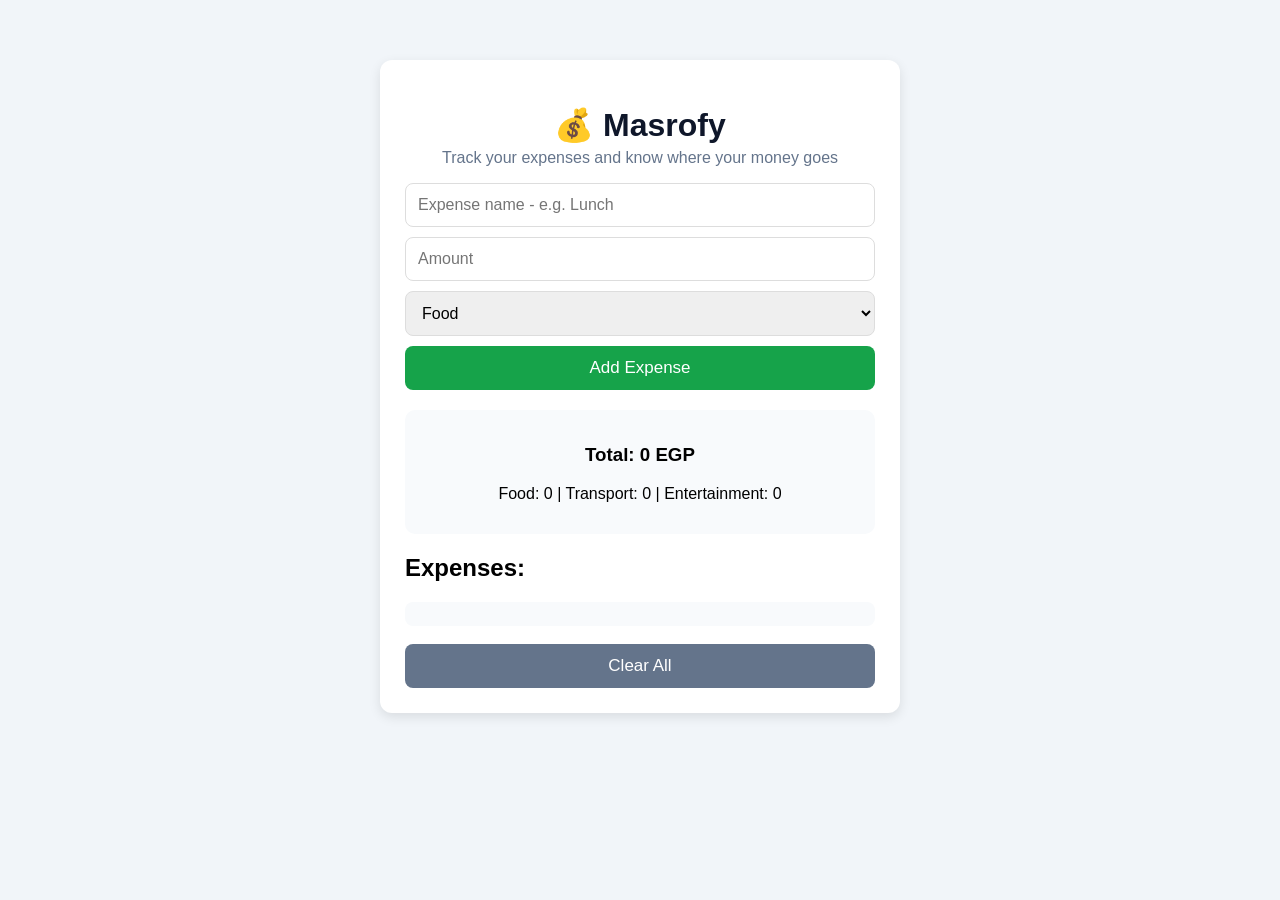
==== index.html @ b6671738 "Add expense tracker app" ====
<!DOCTYPE html>
<html lang="en">
<head>
  <meta charset="UTF-8">
  <meta name="viewport" content="width=device-width, initial-scale=1.0">
  <title>Masrofy - Expense Tracker</title>
  <link rel="stylesheet" href="style.css">
</head>
<body>
  <div class="container">
    <h1>💰 Masrofy</h1>
    <p class="subtitle">Track your expenses and know where your money goes</p>

    <div class="form">
      <input type="text" id="name" placeholder="Expense name - e.g. Lunch">
      <input type="number" id="amount" placeholder="Amount">
      
      <select id="category">
        <option value="Food">Food</option>
        <option value="Transport">Transport</option>
        <option value="Entertainment">Entertainment</option>
        <option value="Other">Other</option>
      </select>

      <button onclick="addExpense()">Add Expense</button>
    </div>

    <div class="summary">
      <h3>Total: <span id="total">0</span> EGP</h3>
      <p>Food: <span id="foodTotal">0</span> | Transport: <span id="transportTotal">0</span> | Entertainment: <span id="entertainmentTotal">0</span></p>
    </div>

    <h2>Expenses:</h2>
    <ul id="list"></ul>
    <button class="clear-btn" onclick="clearAll()">Clear All</button>
  </div>

  <script src="app.js"></script>
</body>
</html>
---- style.css ----
* {
  box-sizing: border-box;
  font-family: Arial, Helvetica, sans-serif;
}

body {
  background: #f1f5f9;
  margin: 0;
  padding: 20px;
}

.container {
  max-width: 520px;
  margin: 40px auto;
  background: white;
  padding: 25px;
  border-radius: 12px;
  box-shadow: 0 4px 12px rgba(0,0,0,0.1);
}

h1 { text-align: center; color: #0f172a; margin-bottom: 5px; }
.subtitle { text-align: center; color: #64748b; margin-top: 0; }

.form {
  display: flex;
  flex-direction: column;
  gap: 10px;
  margin-bottom: 20px;
}

input, select {
  padding: 12px;
  border: 1px solid #ddd;
  border-radius: 8px;
  font-size: 16px;
}

button {
  background: #16a34a;
  color: white;
  border: none;
  padding: 12px;
  border-radius: 8px;
  font-size: 17px;
  cursor: pointer;
}

button:hover { background: #15803d; }

.summary {
  background: #f8fafc;
  padding: 15px;
  border-radius: 10px;
  margin-top: 20px;
  text-align: center;
}

ul { list-style: none; padding: 0; }

#list {
  background: #f8fafc;
  padding: 12px;
  margin-bottom: 8px;
  border-radius: 8px;
  display: flex;
  justify-content: space-between;
  align-items: center;
}

li button {
  background: #ef4444;
  padding: 5px 10px;
  font-size: 14px;
}

.clear-btn {
  background: #64748b;
  width: 100%;
  margin-top: 10px;
}
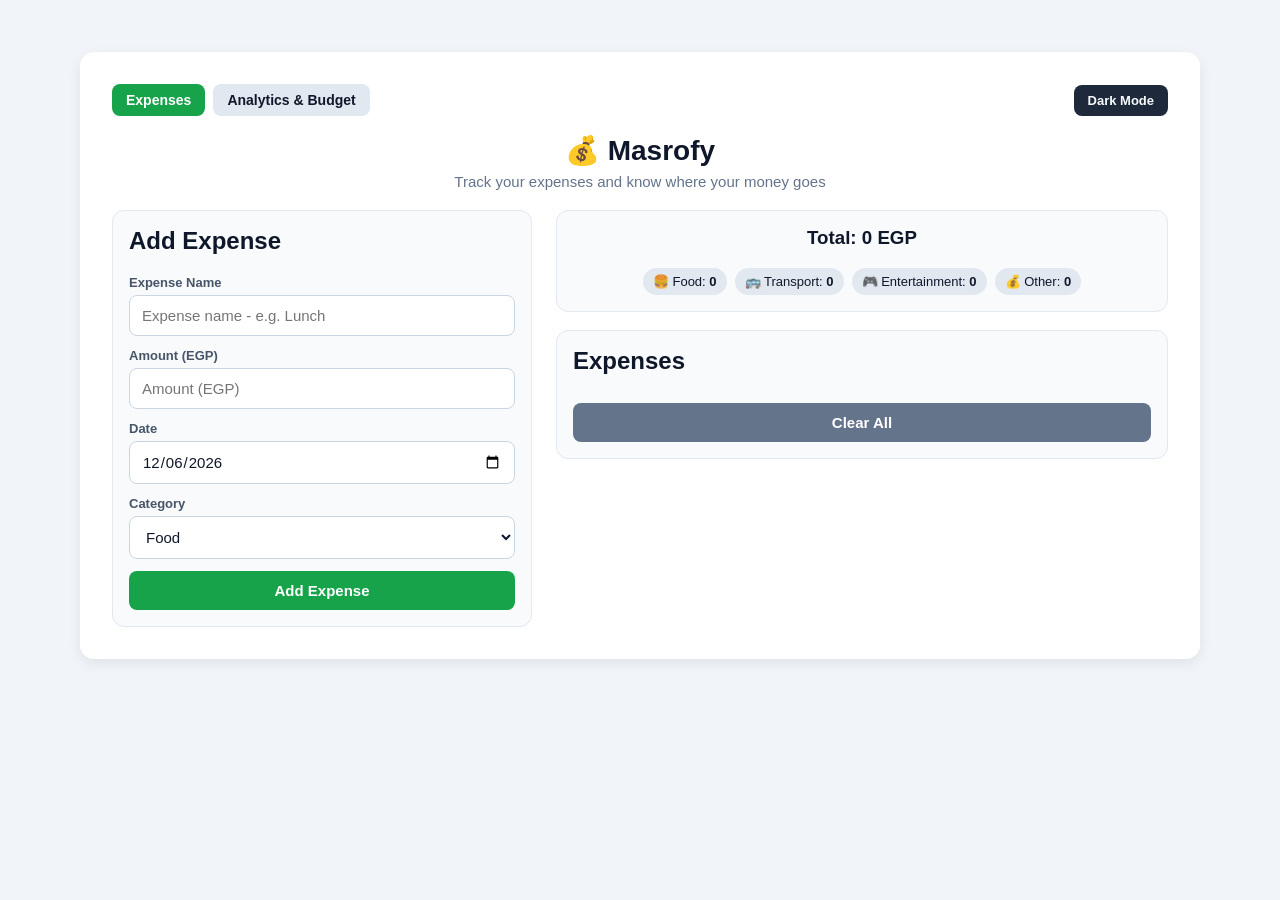
==== commit d1af142e: "Update masrofy: responsive layout, multi-page, analytics, budget limits, and dark mode" ====
--- a/index.html
+++ b/index.html
@@ -3,38 +3,85 @@
 <head>
   <meta charset="UTF-8">
   <meta name="viewport" content="width=device-width, initial-scale=1.0">
-  <title>Masrofy - Expense Tracker</title>
+  <title>Masrofy - Expenses</title>
   <link rel="stylesheet" href="style.css">
 </head>
 <body>
   <div class="container">
-    <h1>💰 Masrofy</h1>
-    <p class="subtitle">Track your expenses and know where your money goes</p>
-
-    <div class="form">
-      <input type="text" id="name" placeholder="Expense name - e.g. Lunch">
-      <input type="number" id="amount" placeholder="Amount">
-      
-      <select id="category">
-        <option value="Food">Food</option>
-        <option value="Transport">Transport</option>
-        <option value="Entertainment">Entertainment</option>
-        <option value="Other">Other</option>
-      </select>
-
-      <button onclick="addExpense()">Add Expense</button>
+    <div class="top-bar">
+      <nav class="nav-links">
+        <a href="index.html" class="active">Expenses</a>
+        <a href="analytics.html">Analytics &amp; Budget</a>
+      </nav>
+      <button id="themeToggle" type="button">Dark Mode</button>
     </div>
 
-    <div class="summary">
-      <h3>Total: <span id="total">0</span> EGP</h3>
-      <p>Food: <span id="foodTotal">0</span> | Transport: <span id="transportTotal">0</span> | Entertainment: <span id="entertainmentTotal">0</span></p>
+    <div class="page-header">
+      <h1>💰 Masrofy</h1>
+      <p class="subtitle">Track your expenses and know where your money goes</p>
     </div>
 
-    <h2>Expenses:</h2>
-    <ul id="list"></ul>
-    <button class="clear-btn" onclick="clearAll()">Clear All</button>
+    <div class="main-grid">
+      <div class="form-card">
+        <h2>Add Expense</h2>
+        <div class="form">
+          <div class="field-group">
+            <label for="name">Expense Name</label>
+            <input type="text" id="name" placeholder="Expense name - e.g. Lunch">
+          </div>
+
+          <div class="field-group">
+            <label for="amount">Amount (EGP)</label>
+            <input type="number" id="amount" placeholder="Amount (EGP)">
+          </div>
+
+          <div class="field-group">
+            <label for="date">Date</label>
+            <input type="date" id="date">
+          </div>
+
+          <div class="field-group">
+            <label for="category">Category</label>
+            <select id="category">
+              <option value="Food">Food</option>
+              <option value="Transport">Transport</option>
+              <option value="Entertainment">Entertainment</option>
+              <option value="Other">Other</option>
+              <option value="custom">+ Add Custom Category...</option>
+            </select>
+          </div>
+
+          <div class="field-group hidden" id="customCategoryGroup">
+            <label for="customCategory">Custom Category</label>
+            <input type="text" id="customCategory" placeholder="Enter new category name (e.g. Study, Health)">
+          </div>
+
+          <button type="button" class="primary-btn" onclick="addExpense()">Add Expense</button>
+        </div>
+      </div>
+
+      <div class="side-panel">
+        <div class="summary">
+          <h3>Total: <span id="total">0</span> EGP</h3>
+          <div class="category-pills">
+            <span class="pill">🍔 Food: <strong id="foodTotal">0</strong></span>
+            <span class="pill">🚌 Transport: <strong id="transportTotal">0</strong></span>
+            <span class="pill">🎮 Entertainment: <strong id="entertainmentTotal">0</strong></span>
+            <span class="pill">💰 Other: <strong id="otherTotal">0</strong></span>
+          </div>
+          <div id="budgetStatus" class="budget-alert hidden"></div>
+        </div>
+
+        <div class="expenses-card">
+          <div class="list-header">
+            <h2>Expenses</h2>
+          </div>
+          <ul id="list"></ul>
+          <button type="button" class="clear-btn" onclick="clearAll()">Clear All</button>
+        </div>
+      </div>
+    </div>
   </div>
-
   <script src="app.js"></script>
 </body>
 </html>
--- a/style.css
+++ b/style.css
@@ -5,76 +5,414 @@
 
 body {
   background: #f1f5f9;
+  color: #0f172a;
   margin: 0;
-  padding: 20px;
+  padding: 16px;
+  transition: background 0.25s ease, color 0.25s ease;
 }
 
 .container {
-  max-width: 520px;
-  margin: 40px auto;
-  background: white;
-  padding: 25px;
+  width: 100%;
+  max-width: 560px;
+  margin: 20px auto;
+  background: #ffffff;
+  padding: 22px;
+  border-radius: 14px;
+  box-shadow: 0 4px 14px rgba(0, 0, 0, 0.08);
+  transition: background 0.25s ease, color 0.25s ease, box-shadow 0.25s ease, max-width 0.25s ease;
+}
+
+.top-bar {
+  display: flex;
+  justify-content: space-between;
+  align-items: center;
+  gap: 10px;
+  flex-wrap: wrap;
+  margin-bottom: 18px;
+}
+
+.nav-links {
+  display: flex;
+  gap: 8px;
+  flex-wrap: wrap;
+}
+
+.nav-links a {
+  text-decoration: none;
+  padding: 8px 14px;
+  border-radius: 8px;
+  background: #e2e8f0;
+  color: #0f172a;
+  font-weight: bold;
+  font-size: 14px;
+}
+
+.nav-links a.active {
+  background: #16a34a;
+  color: #ffffff;
+}
+
+.page-header {
+  margin-bottom: 20px;
+}
+
+h1 {
+  text-align: center;
+  color: #0f172a;
+  margin: 0 0 6px 0;
+  font-size: 28px;
+}
+
+h2, h3 {
+  margin-top: 0;
+}
+
+.subtitle {
+  text-align: center;
+  color: #64748b;
+  margin: 0;
+  font-size: 15px;
+}
+
+.main-grid,
+.analytics-grid {
+  display: grid;
+  grid-template-columns: 1fr;
+  gap: 18px;
+}
+
+.side-panel {
+  display: flex;
+  flex-direction: column;
+  gap: 18px;
+}
+
+.form-card,
+.expenses-card,
+.summary,
+.budget-box,
+.chart-box {
+  background: #f8fafc;
+  padding: 16px;
   border-radius: 12px;
-  box-shadow: 0 4px 12px rgba(0,0,0,0.1);
-}
-
-h1 { text-align: center; color: #0f172a; margin-bottom: 5px; }
-.subtitle { text-align: center; color: #64748b; margin-top: 0; }
+  border: 1px solid #e2e8f0;
+}
 
 .form {
   display: flex;
   flex-direction: column;
-  gap: 10px;
-  margin-bottom: 20px;
+  gap: 12px;
+}
+
+.field-group {
+  display: flex;
+  flex-direction: column;
+  gap: 5px;
+}
+
+.field-group label {
+  font-size: 13px;
+  font-weight: bold;
+  color: #475569;
 }
 
 input, select {
-  padding: 12px;
-  border: 1px solid #ddd;
-  border-radius: 8px;
-  font-size: 16px;
+  width: 100%;
+  padding: 11px 12px;
+  border: 1px solid #cbd5e1;
+  border-radius: 8px;
+  font-size: 15px;
+  background: #ffffff;
+  color: #0f172a;
+}
+
+.hidden {
+  display: none;
 }
 
 button {
   background: #16a34a;
-  color: white;
+  color: #ffffff;
   border: none;
+  padding: 11px 16px;
+  border-radius: 8px;
+  font-size: 15px;
+  font-weight: bold;
+  cursor: pointer;
+}
+
+button:hover {
+  background: #15803d;
+}
+
+#themeToggle {
+  background: #1e293b;
+  color: #f8fafc;
+  padding: 8px 14px;
+  font-size: 13px;
+  border-radius: 8px;
+}
+
+#themeToggle:hover {
+  background: #334155;
+}
+
+.summary {
+  text-align: center;
+}
+
+.category-pills {
+  display: flex;
+  flex-wrap: wrap;
+  justify-content: center;
+  gap: 8px;
+  margin-top: 10px;
+}
+
+.pill {
+  background: #e2e8f0;
+  color: #0f172a;
+  padding: 6px 10px;
+  border-radius: 999px;
+  font-size: 13px;
+}
+
+.budget-alert {
+  margin-top: 12px;
+  padding: 10px 12px;
+  border-radius: 8px;
+  font-weight: bold;
+  font-size: 14px;
+}
+
+.budget-ok {
+  background: #dcfce7;
+  color: #166534;
+}
+
+.budget-warn {
+  background: #fef9c3;
+  color: #854d0e;
+}
+
+.budget-over {
+  background: #fee2e2;
+  color: #991b1b;
+}
+
+.limit-summary {
+  margin-top: 12px;
+  font-size: 14px;
+  line-height: 1.6;
+}
+
+.chart-bars {
+  display: flex;
+  flex-direction: column;
+  gap: 12px;
+  margin-top: 12px;
+}
+
+.bar-row {
+  display: flex;
+  flex-direction: column;
+  gap: 5px;
+}
+
+.bar-label {
+  display: flex;
+  justify-content: space-between;
+  font-size: 14px;
+  font-weight: bold;
+}
+
+.bar-track {
+  width: 100%;
+  height: 18px;
+  background: #e2e8f0;
+  border-radius: 999px;
+  overflow: hidden;
+}
+
+.bar-fill {
+  height: 100%;
+  background: #16a34a;
+  border-radius: 999px;
+  transition: width 0.3s ease;
+}
+
+ul {
+  list-style: none;
+  padding: 0;
+  margin: 0;
+}
+
+#list li {
+  background: #ffffff;
   padding: 12px;
-  border-radius: 8px;
-  font-size: 17px;
-  cursor: pointer;
-}
-
-button:hover { background: #15803d; }
-
-.summary {
-  background: #f8fafc;
-  padding: 15px;
-  border-radius: 10px;
-  margin-top: 20px;
-  text-align: center;
-}
-
-ul { list-style: none; padding: 0; }
-
-#list {
-  background: #f8fafc;
-  padding: 12px;
-  margin-bottom: 8px;
-  border-radius: 8px;
+  margin-bottom: 10px;
+  border-radius: 8px;
+  border: 1px solid #e2e8f0;
   display: flex;
   justify-content: space-between;
   align-items: center;
+  gap: 12px;
+}
+
+.exp-meta {
+  display: block;
+  font-size: 12px;
+  color: #64748b;
+  margin-top: 4px;
 }
 
 li button {
   background: #ef4444;
-  padding: 5px 10px;
-  font-size: 14px;
+  padding: 6px 12px;
+  font-size: 13px;
+  flex-shrink: 0;
+}
+
+li button:hover {
+  background: #dc2626;
 }
 
 .clear-btn {
   background: #64748b;
   width: 100%;
-  margin-top: 10px;
+  margin-top: 8px;
+}
+
+.clear-btn:hover {
+  background: #475569;
+}
+
+/* ===== Tablet Layout (768px and up) ===== */
+@media (min-width: 768px) {
+  body {
+    padding: 24px;
+  }
+
+  .container {
+    max-width: 760px;
+    padding: 28px;
+  }
+
+  .form .form-row {
+    display: grid;
+    grid-template-columns: 1fr 1fr;
+    gap: 12px;
+  }
+}
+
+/* ===== Desktop / Laptop Layout (1024px and up) ===== */
+@media (min-width: 1024px) {
+  body {
+    padding: 32px;
+  }
+
+  .container {
+    max-width: 1120px;
+    padding: 32px;
+  }
+
+  .main-grid,
+  .analytics-grid {
+    grid-template-columns: minmax(340px, 420px) 1fr;
+    align-items: start;
+    gap: 24px;
+  }
+
+  .form-card,
+  .budget-box {
+    position: sticky;
+    top: 24px;
+  }
+}
+
+/* ===== Dark Mode Styles ===== */
+body.dark {
+  background: #0f172a;
+  color: #f1f5f9;
+}
+
+body.dark .container {
+  background: #1e293b;
+  color: #f1f5f9;
+  box-shadow: 0 8px 24px rgba(0, 0, 0, 0.45);
+}
+
+body.dark .nav-links a {
+  background: #334155;
+  color: #f1f5f9;
+}
+
+body.dark .nav-links a.active {
+  background: #16a34a;
+  color: #ffffff;
+}
+
+body.dark h1,
+body.dark h2,
+body.dark h3,
+body.dark p,
+body.dark li {
+  color: #f1f5f9;
+}
+
+body.dark .field-group label,
+body.dark .subtitle,
+body.dark .exp-meta {
+  color: #94a3b8;
+}
+
+body.dark input,
+body.dark select {
+  background: #0f172a;
+  color: #f8fafc;
+  border: 1px solid #334155;
+}
+
+body.dark .form-card,
+body.dark .expenses-card,
+body.dark .summary,
+body.dark .budget-box,
+body.dark .chart-box {
+  background: #0f172a;
+  color: #f1f5f9;
+  border: 1px solid #283548;
+}
+
+body.dark #list li {
+  background: #1e293b;
+  color: #f1f5f9;
+  border: 1px solid #334155;
+}
+
+body.dark .pill {
+  background: #1e293b;
+  color: #f8fafc;
+  border: 1px solid #334155;
+}
+
+body.dark .bar-track {
+  background: #334155;
+}
+
+body.dark #themeToggle {
+  background: #f8fafc;
+  color: #0f172a;
+}
+
+body.dark #themeToggle:hover {
+  background: #e2e8f0;
+}
+
+body.dark .clear-btn {
+  background: #475569;
+  color: #ffffff;
+}
+
+body.dark .clear-btn:hover {
+  background: #64748b;
 }
